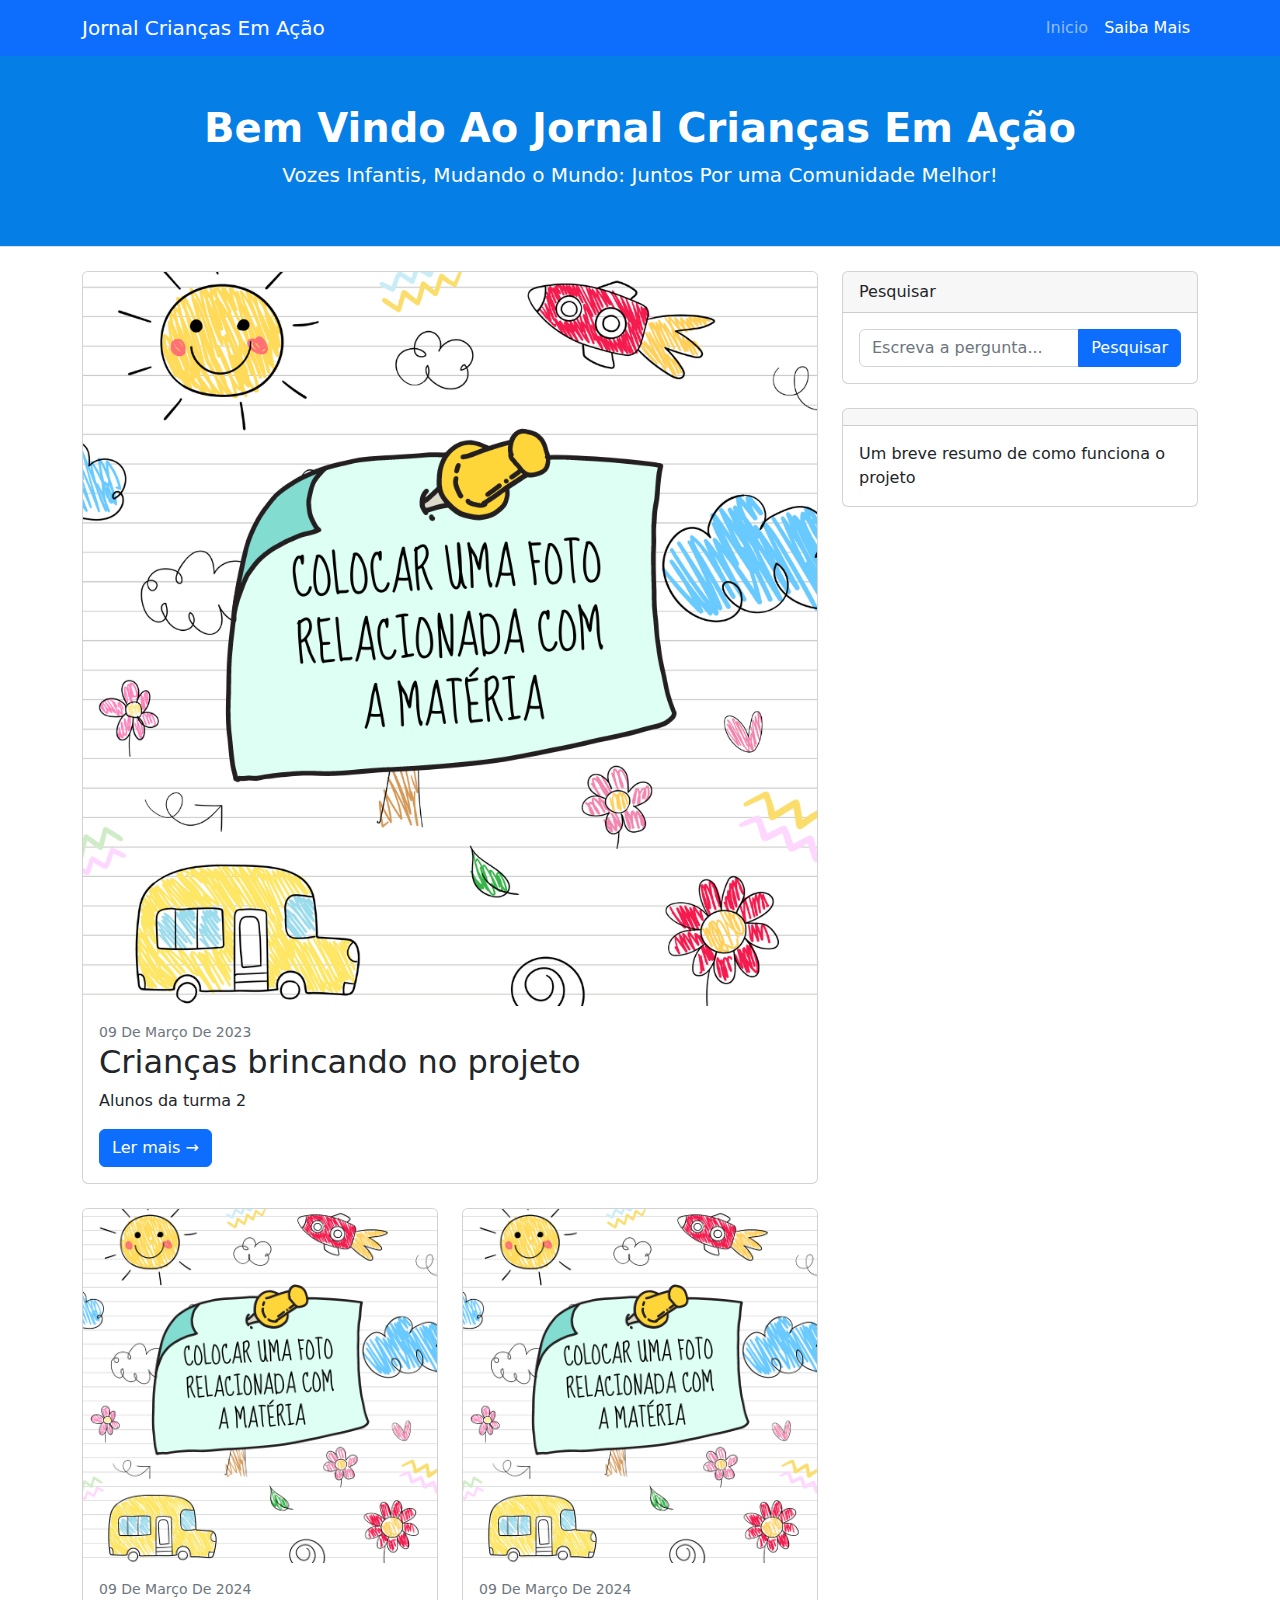
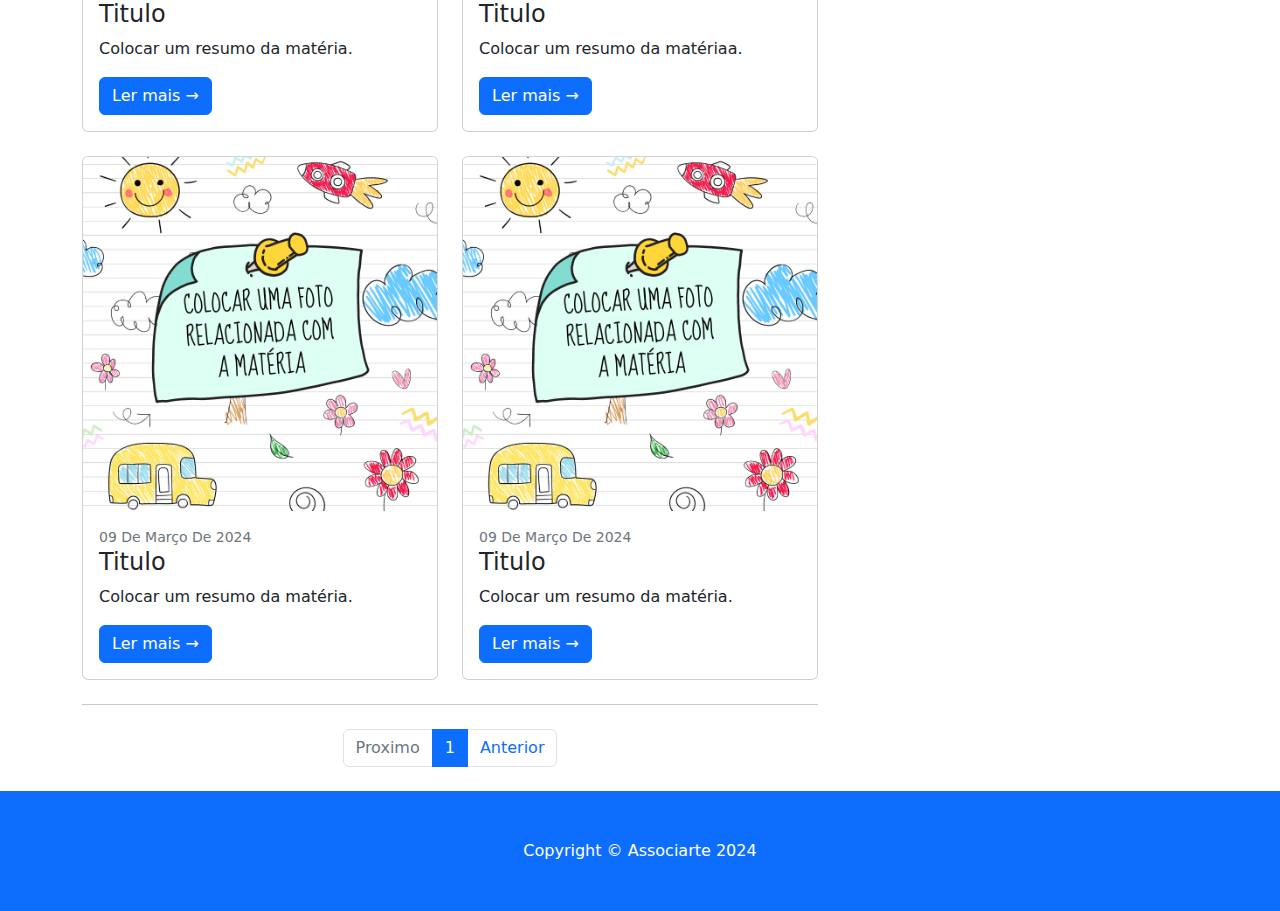
==== index.html @ 19160243 "add pagina de noticia" ====
<!DOCTYPE html>
<html lang="en">
    <head>
        <meta charset="utf-8" />
        <meta name="viewport" content="width=device-width, initial-scale=1, shrink-to-fit=no" />
        <meta name="description" content="" />
        <meta name="author" content="" />
        <title>Jornal Crianças Em Ação</title>
        <!-- Favicon-->
        <link rel="icon" type="image/x-icon" href="assets/favicon.ico" />
        <!-- Core theme CSS (includes Bootstrap)-->
        <link href="css/styles.css" rel="stylesheet" />
    </head>
    <body>
        <!-- Responsive navbar-->
        <nav class="navbar navbar-expand-lg navbar-dark bg-primary">
            <div class="container">
                

                <a class="navbar-brand" href="#!">Jornal Crianças Em Ação</a>
                <button class="navbar-toggler" type="button" data-bs-toggle="collapse" data-bs-target="#navbarSupportedContent" aria-controls="navbarSupportedContent" aria-expanded="false" aria-label="Toggle navigation"><span class="navbar-toggler-icon"></span></button>
                <div class="collapse navbar-collapse" id="navbarSupportedContent">
                    <ul class="navbar-nav ms-auto mb-2 mb-lg-0">
                        <li class="nav-item"><a class="nav-link" href="#">Inicio</a></li>
                        <li class="nav-item"><a class="nav-link active" aria-current="page" href="#">Saiba Mais</a></li>
                    </ul>
                </div>
            </div>
        </nav>
        <!-- Page header with logo and tagline-->
        <header class="py-5 bg-light border-bottom mb-4" style="background-image: url('./image/Jornal.png'); background-size: auto;">
            <div class="container">
                <div class="text-center my-6 text-white">
                    <h1 class="fw-bolder">Bem Vindo Ao Jornal Crianças Em Ação</h1>
                    <p class="lead mb-2 text-white">Vozes Infantis, Mudando o Mundo: Juntos Por uma Comunidade Melhor!</p>
                </div>
            </div>
        </header>
        
        <!-- Page content-->
        <div class="container">
            <div class="row">
                <!-- Blog entries-->
                <div class="col-lg-8">
                    <!-- Featured blog post-->
                    <div class="card mb-4">
                        <a href="#!"><img class="card-img-top" src="./image/Post instagram feliz dia dos professores ilustrado divertido colorido (1).png" alt="Crianças no projeto" /></a>
                        <div class="card-body">
                            <div class="small text-muted">09 De Março De 2023</div>
                            <h2 class="card-title">Crianças brincando no projeto</h2>
                            <p class="card-text">Alunos da turma 2</p>
                            <a class="btn btn-primary" href="./noticia.html ">Ler mais →</a>
                        </div>
                    </div>
                    <!-- Nested row for non-featured blog posts-->
                    <div class="row">
                        <div class="col-lg-6">
                            <!-- Blog post-->
                            <div class="card mb-4">
                                <a href="#!"><img class="card-img-top" src="./image/Post instagram feliz dia dos professores ilustrado divertido colorido.png" alt="..." /></a>
                                <div class="card-body">
                                    <div class="small text-muted">09 De Março De 2024</div>
                                    <h2 class="card-title h4">Titulo</h2>
                                    <p class="card-text">Colocar um resumo da matéria.</p>
                                    <a class="btn btn-primary" href="#!">Ler mais →</a>
                                </div>
                            </div>
                            <!-- Blog post-->
                            <div class="card mb-4">
                                <a href="#!"><img class="card-img-top" src="./image/Post instagram feliz dia dos professores ilustrado divertido colorido.png" alt="..." /></a>
                                <div class="card-body">
                                    <div class="small text-muted">09 De Março De 2024</div>
                                    <h2 class="card-title h4">Titulo</h2>
                                    <p class="card-text">Colocar um resumo da matéria.</p>
                                    <a class="btn btn-primary" href="#!">Ler mais →</a>
                                </div>
                            </div>
                        </div>
                        <div class="col-lg-6">
                            <!-- Blog post-->
                            <div class="card mb-4">
                                <a href="#!"><img class="card-img-top" src="./image/Post instagram feliz dia dos professores ilustrado divertido colorido.png" alt="..." /></a>
                                <div class="card-body">
                                    <div class="small text-muted">09 De Março De 2024</div>
                                    <h2 class="card-title h4">Titulo</h2>
                                    <p class="card-text">Colocar um resumo da matériaa.</p>
                                    <a class="btn btn-primary" href="#!">Ler mais →</a>
                                </div>
                            </div>
                            <!-- Blog post-->
                            <div class="card mb-4">
                                <a href="#!"><img class="card-img-top" src="./image/Post instagram feliz dia dos professores ilustrado divertido colorido.png" alt="..." /></a>
                                <div class="card-body">
                                    <div class="small text-muted">09 De Março De 2024</div>
                                    <h2 class="card-title h4">Titulo</h2>
                                    <p class="card-text">Colocar um resumo da matéria.</p>
                                    <a class="btn btn-primary" href="#!">Ler mais →</a>
                                </div>
                            </div>
                        </div>
                    </div>
                    <!-- Pagination-->
                    <nav aria-label="Pagination">
                        <hr class="my-0" />
                        <ul class="pagination justify-content-center my-4">
                            <li class="page-item disabled"><a class="page-link" href="#" tabindex="-1" aria-disabled="true">Proximo</a></li>
                            <li class="page-item active" aria-current="page"><a class="page-link" href="#!">1</a></li>
                            <li class="page-item"><a class="page-link" href="#!">Anterior</a></li>
                        </ul>
                    </nav>
                </div>
                <!-- Side widgets-->
                <div class="col-lg-4">
                    <!-- Search widget-->
                    <div class="card mb-4">
                        <div class="card-header">Pesquisar</div>
                        <div class="card-body">
                            <div class="input-group">
                                <input class="form-control" type="text" placeholder="Escreva a pergunta..." aria-label="Escreva a pergunta..." aria-describedby="button-search" />
                                <button class="btn btn-primary" id="button-search" type="button">Pesquisar</button>
                            </div>
                        </div>
                    </div>
              
                    <!-- Side widget-->
                    <div class="card mb-4">
                        <div class="card-header"></div>
                        <div class="card-body">Um breve resumo de como funciona o projeto</div>
                    </div>
                </div>
            </div>
        </div>
        <!-- Footer-->
        <footer class="py-5 bg-primary">
            <div class="container"><p class="m-0 text-center text-white">Copyright &copy; Associarte 2024</p></div>
        </footer>
        <!-- Bootstrap core JS-->
        <script src="https://cdn.jsdelivr.net/npm/bootstrap@5.2.3/dist/js/bootstrap.bundle.min.js"></script>
        <!-- Core theme JS-->
        <script src="js/scripts.js"></script>
    </body>
</html>
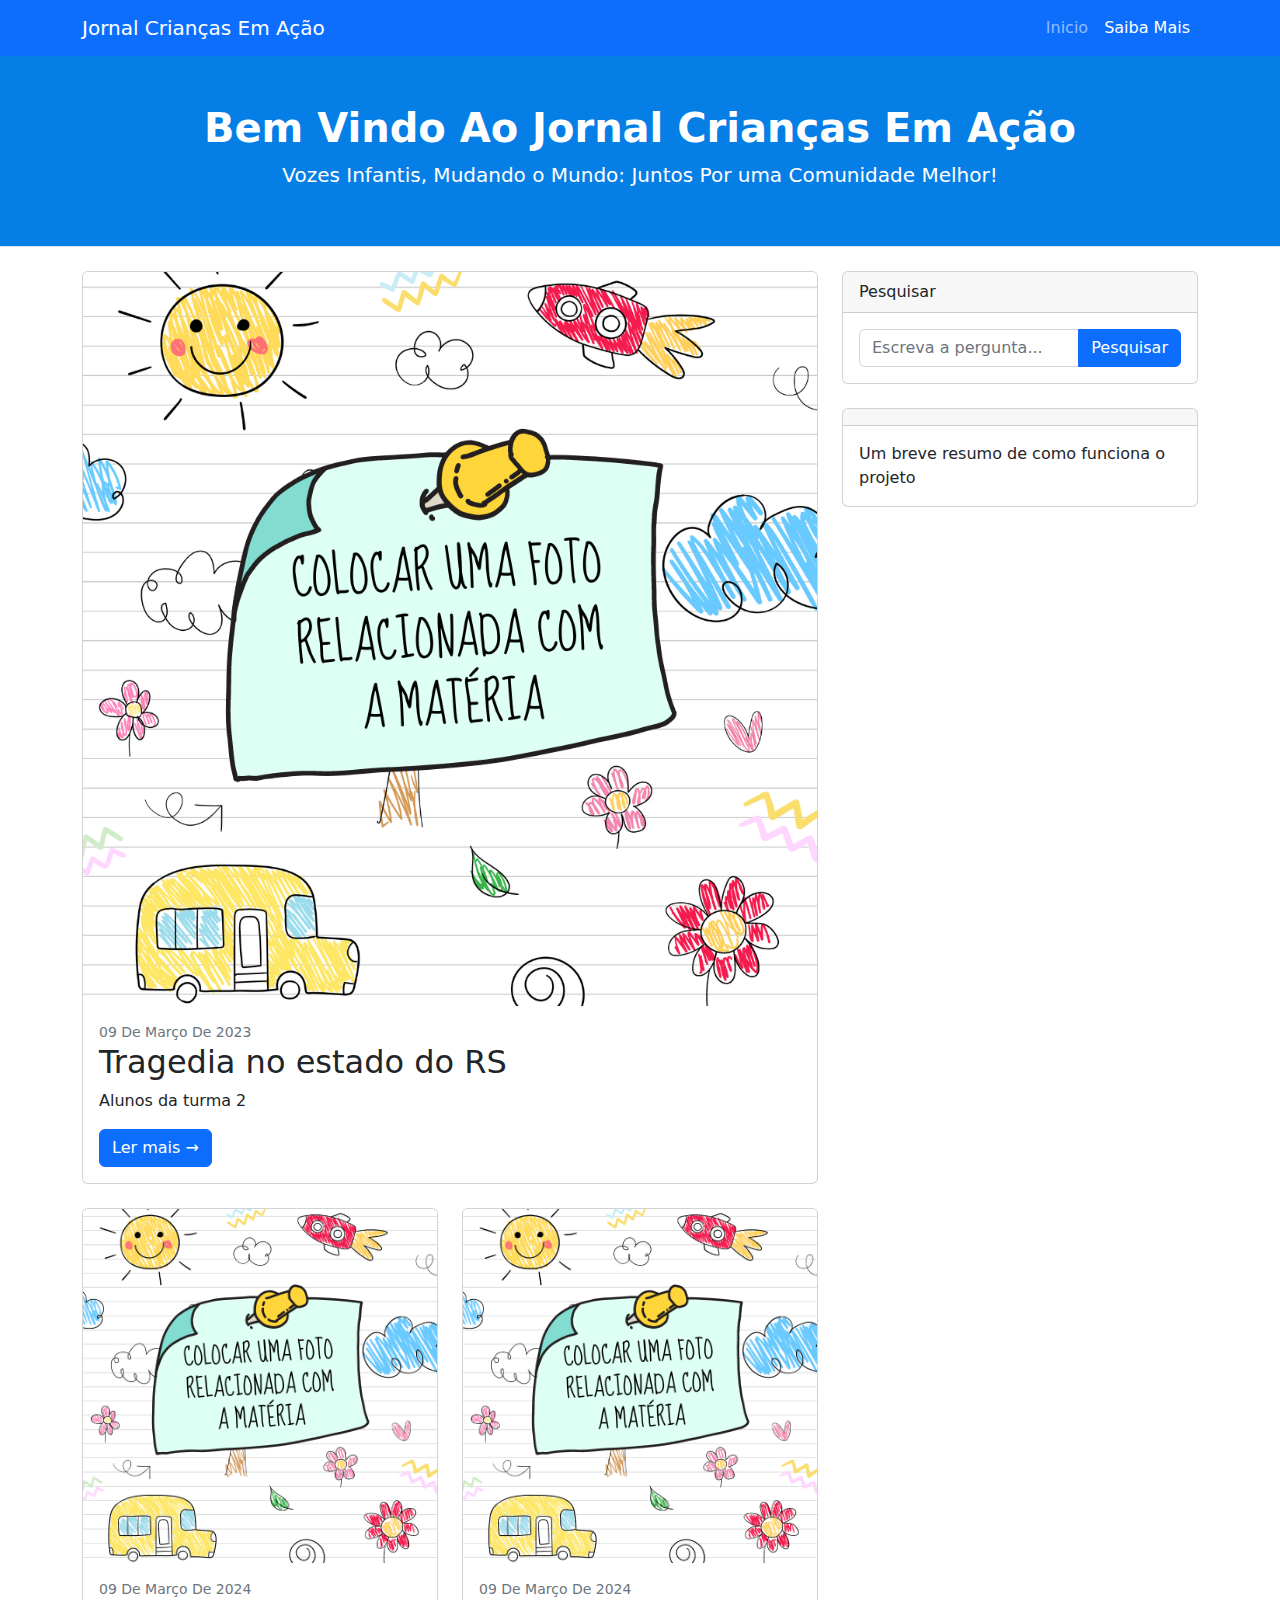
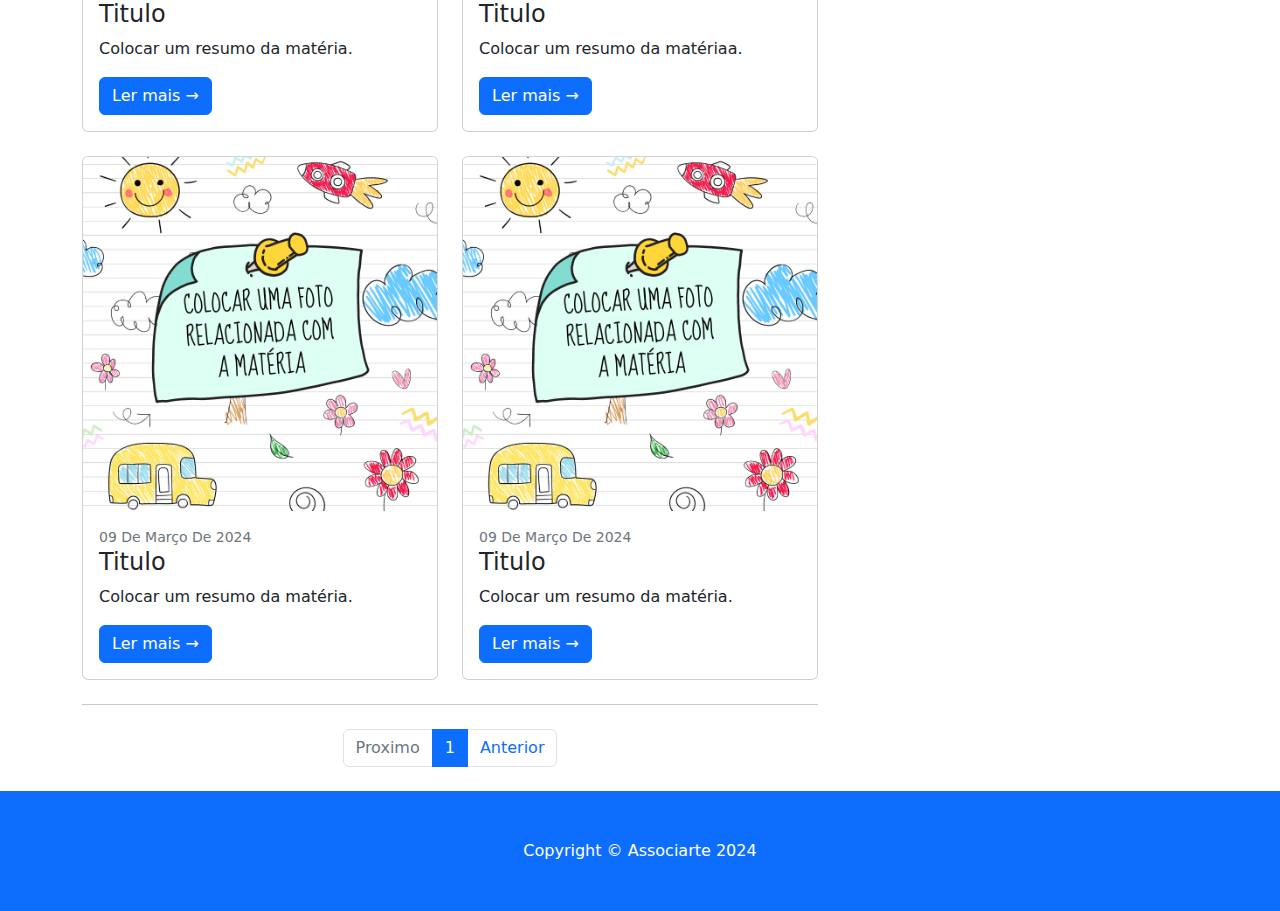
==== commit b4e6bb1c: "adicionando iframe" ====
--- a/index.html
+++ b/index.html
@@ -44,10 +44,10 @@
                 <div class="col-lg-8">
                     <!-- Featured blog post-->
                     <div class="card mb-4">
-                        <a href="#!"><img class="card-img-top" src="./image/Post instagram feliz dia dos professores ilustrado divertido colorido (1).png" alt="Crianças no projeto" /></a>
+                        <a href="./noticia.html"><img class="card-img-top" src="./image/Post instagram feliz dia dos professores ilustrado divertido colorido (1).png" alt="Crianças no projeto" /></a>
                         <div class="card-body">
                             <div class="small text-muted">09 De Março De 2023</div>
-                            <h2 class="card-title">Crianças brincando no projeto</h2>
+                            <h2 class="card-title">Tragedia no estado do RS</h2>
                             <p class="card-text">Alunos da turma 2</p>
                             <a class="btn btn-primary" href="./noticia.html ">Ler mais →</a>
                         </div>
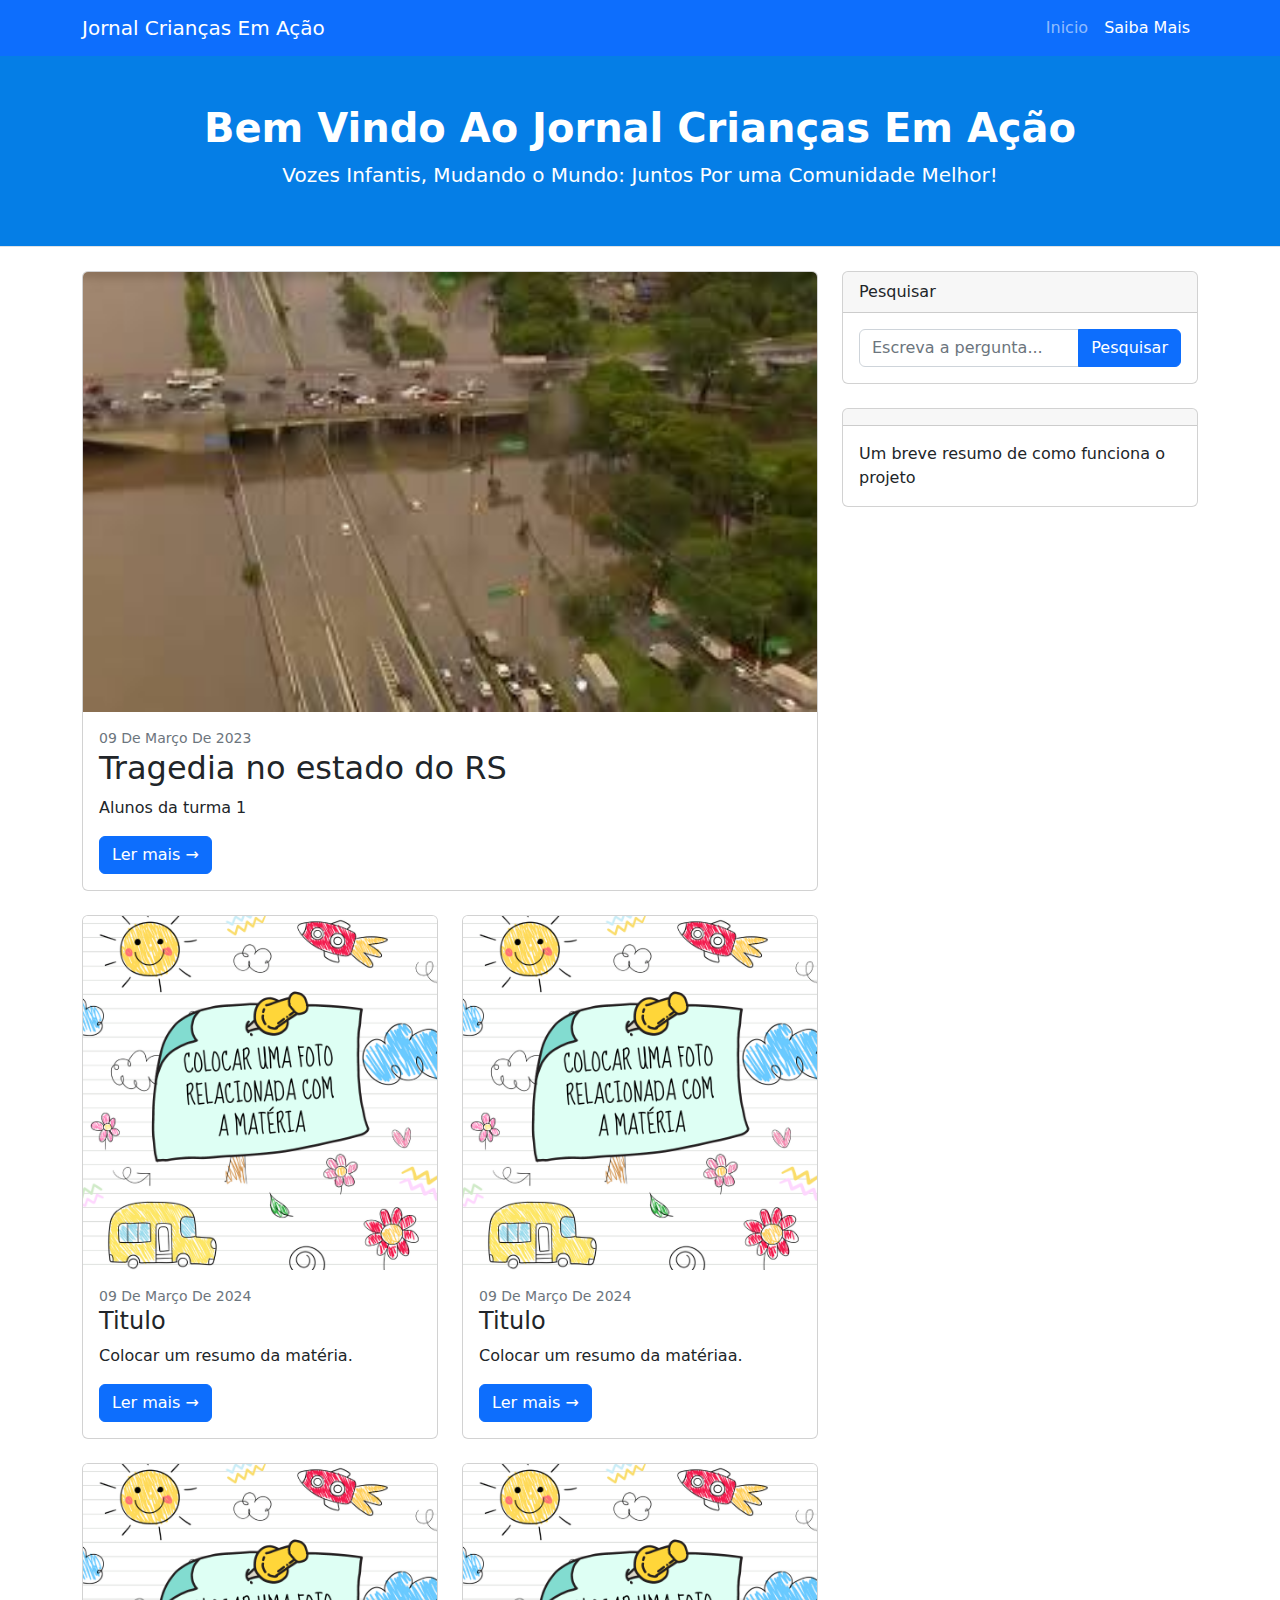
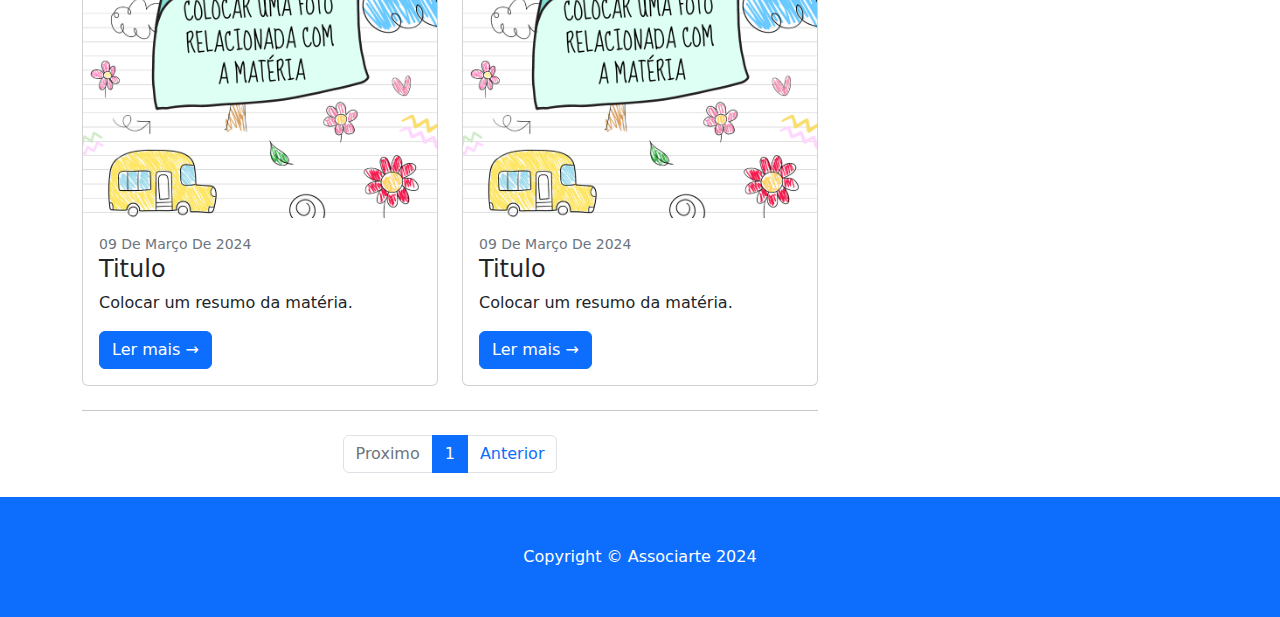
==== commit c4229051: "publicação da aula 18/05" ====
--- a/index.html
+++ b/index.html
@@ -44,11 +44,11 @@
                 <div class="col-lg-8">
                     <!-- Featured blog post-->
                     <div class="card mb-4">
-                        <a href="./noticia.html"><img class="card-img-top" src="./image/Post instagram feliz dia dos professores ilustrado divertido colorido (1).png" alt="Crianças no projeto" /></a>
+                        <a href="./noticia.html"><img class="card-img-top" src="./image/alagamento.jpeg" alt="Crianças no projeto" /></a>
                         <div class="card-body">
                             <div class="small text-muted">09 De Março De 2023</div>
                             <h2 class="card-title">Tragedia no estado do RS</h2>
-                            <p class="card-text">Alunos da turma 2</p>
+                            <p class="card-text">Alunos da turma 1</p>
                             <a class="btn btn-primary" href="./noticia.html ">Ler mais →</a>
                         </div>
                     </div>
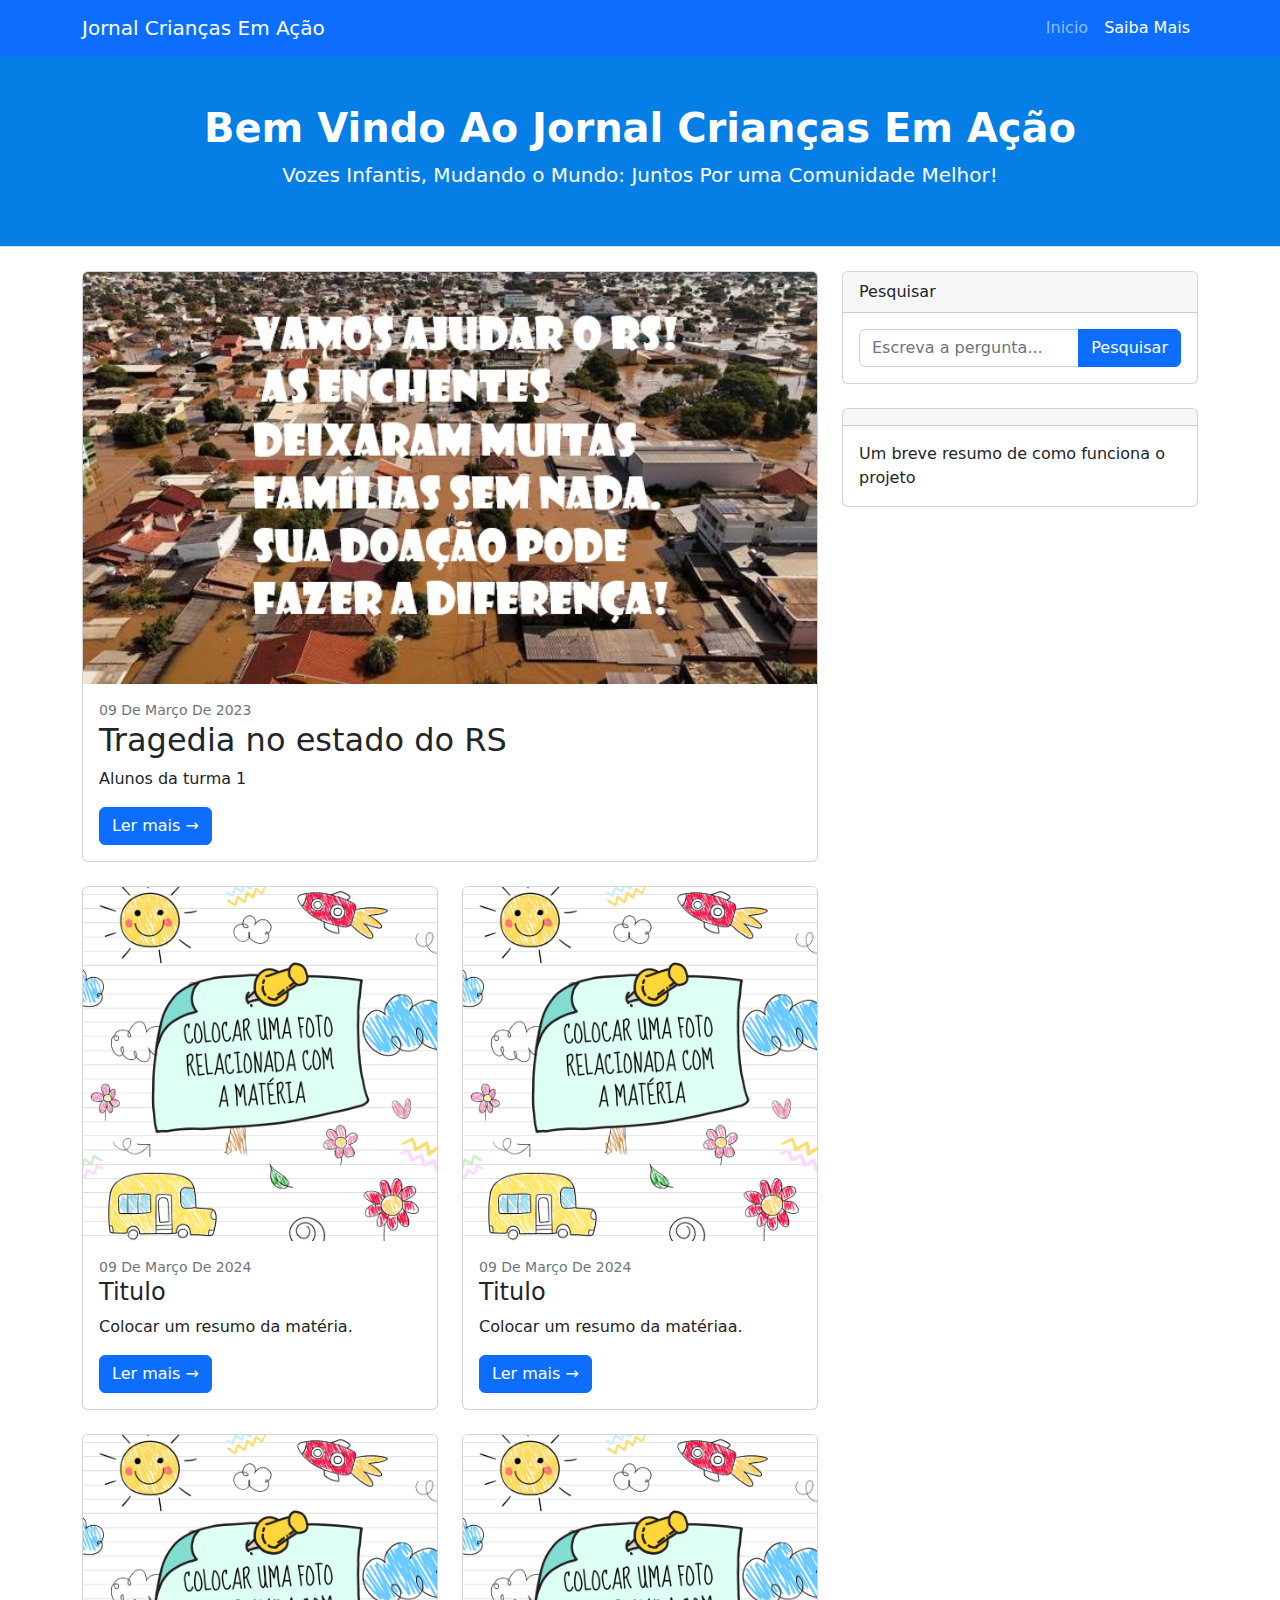
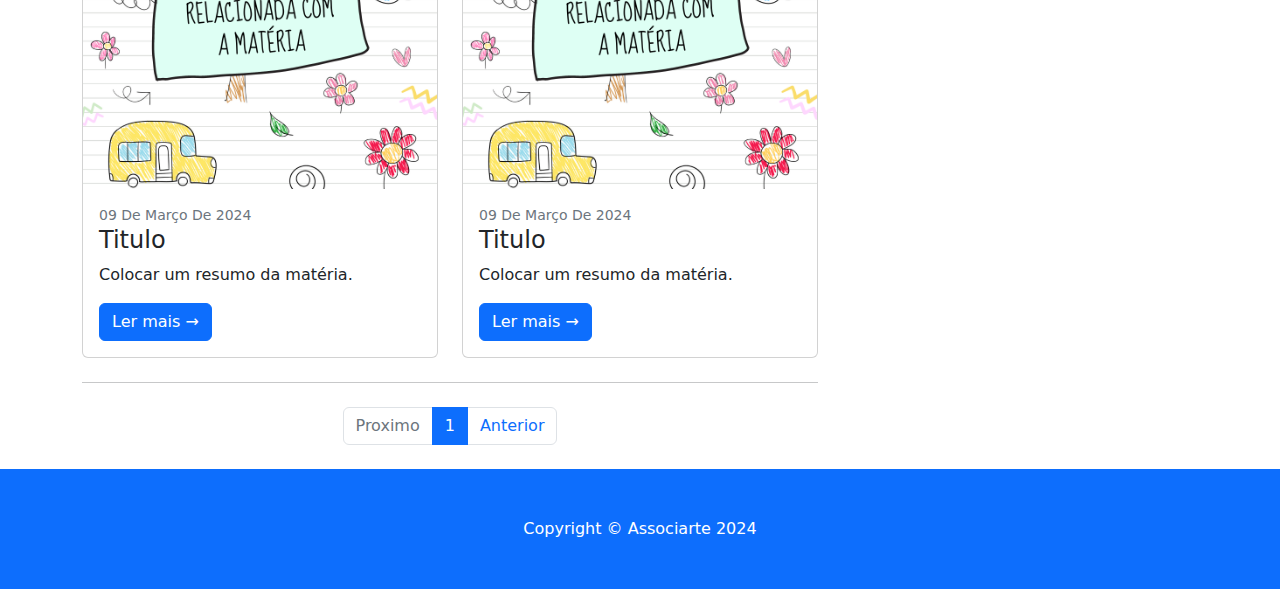
==== commit d1e4e321: "correção da aula 18/05" ====
--- a/index.html
+++ b/index.html
@@ -44,7 +44,7 @@
                 <div class="col-lg-8">
                     <!-- Featured blog post-->
                     <div class="card mb-4">
-                        <a href="./noticia.html"><img class="card-img-top" src="./image/alagamento.jpeg" alt="Crianças no projeto" /></a>
+                        <a href="./noticia.html"><img class="card-img-top" src="./image/capa1.jpg" alt="Crianças no projeto" /></a>
                         <div class="card-body">
                             <div class="small text-muted">09 De Março De 2023</div>
                             <h2 class="card-title">Tragedia no estado do RS</h2>
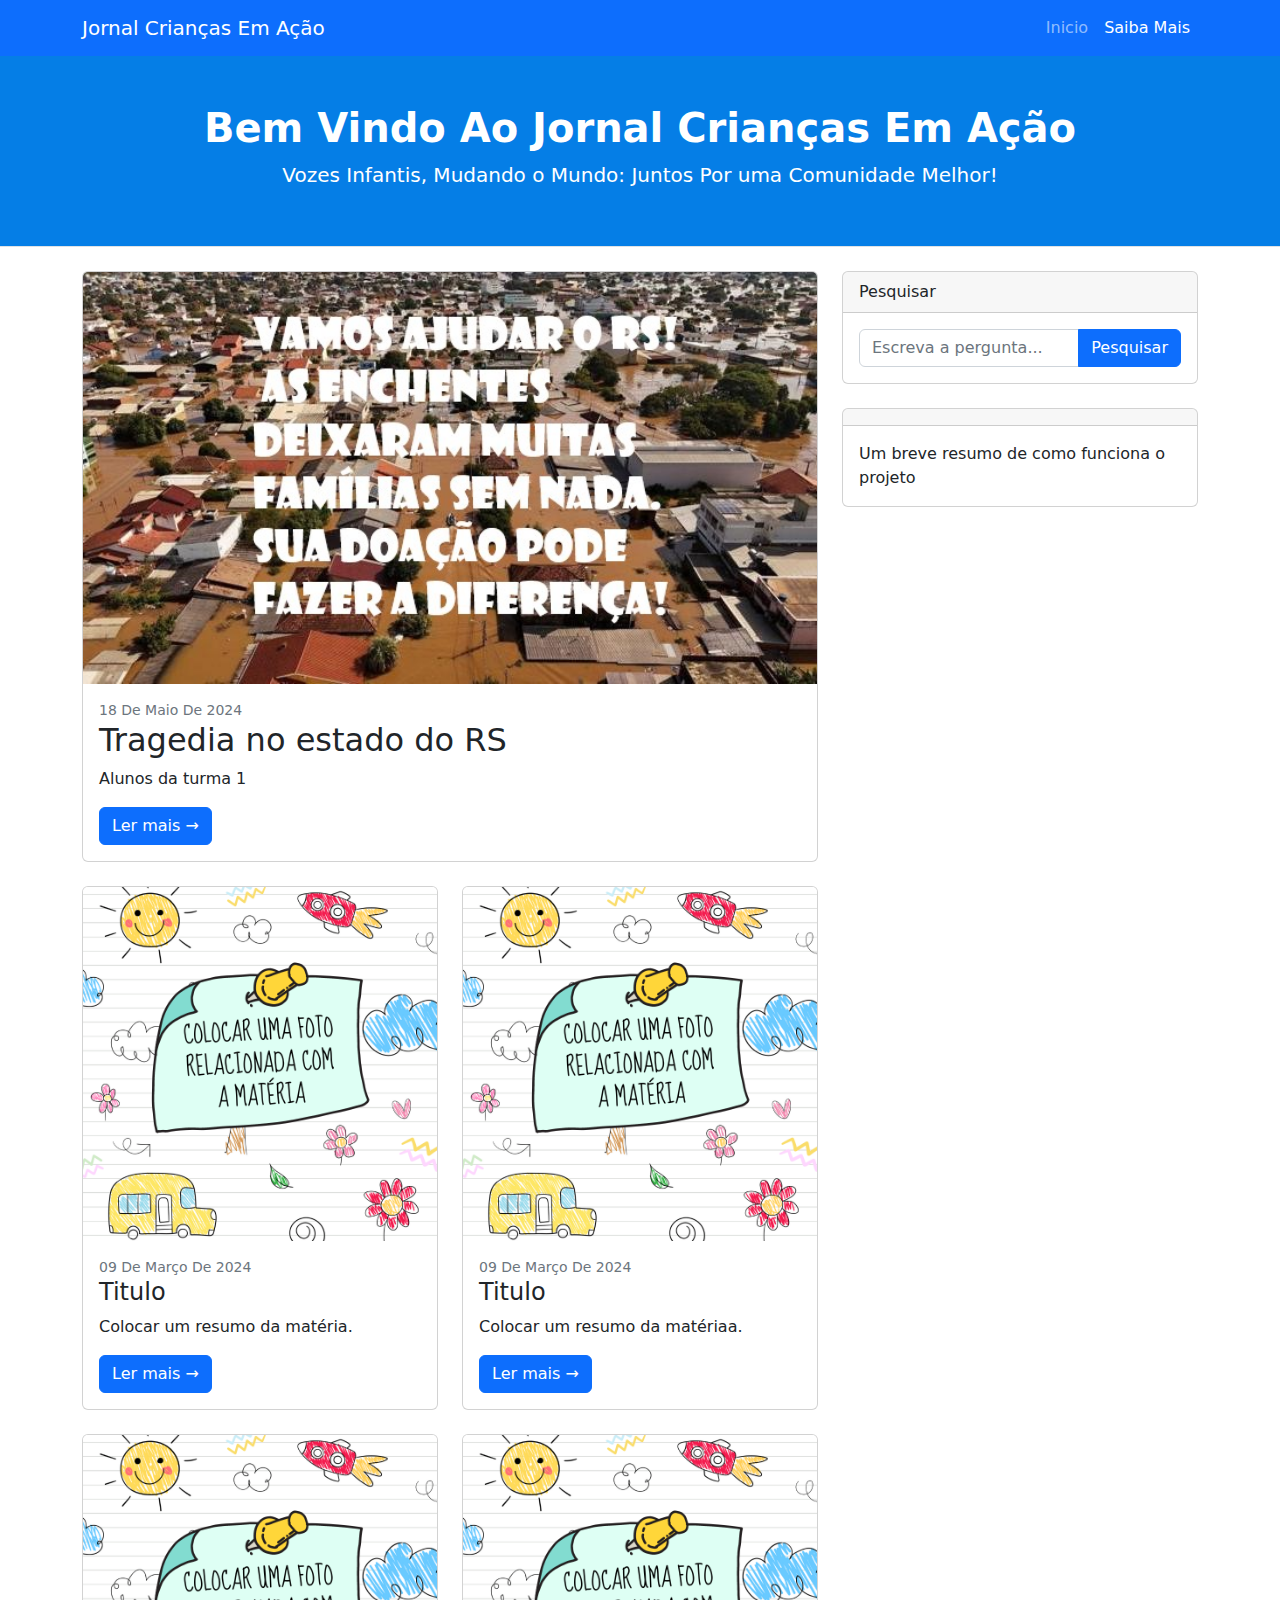
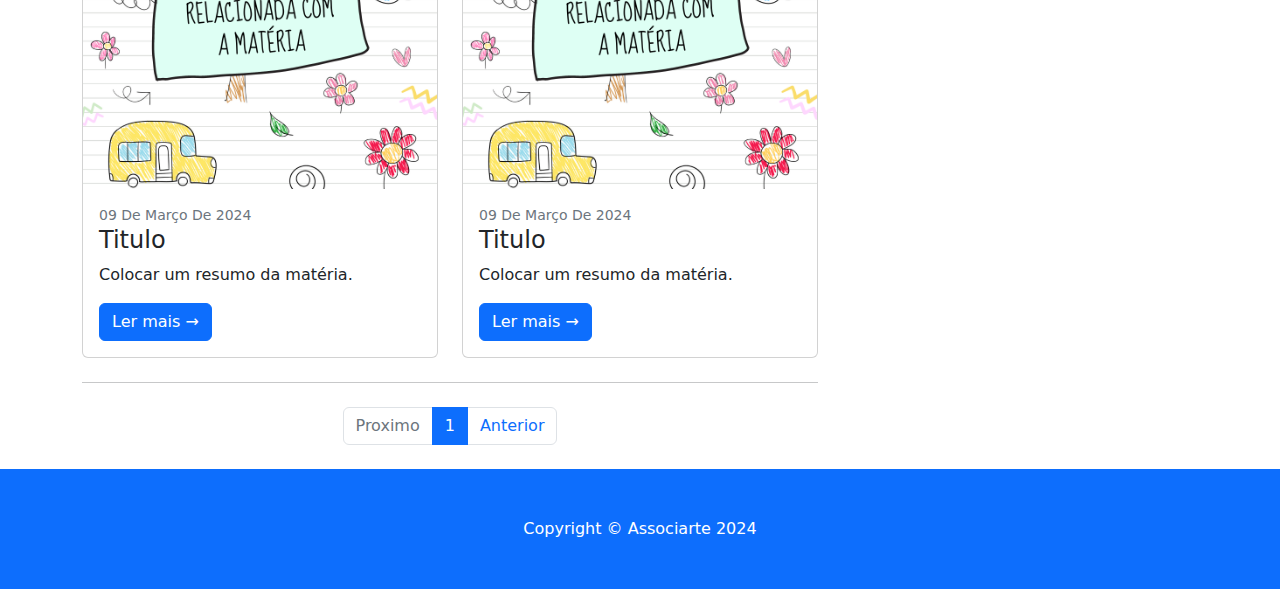
==== commit 7375c82b: "Reajuste 18/05" ====
--- a/index.html
+++ b/index.html
@@ -46,7 +46,7 @@
                     <div class="card mb-4">
                         <a href="./noticia.html"><img class="card-img-top" src="./image/capa1.jpg" alt="Crianças no projeto" /></a>
                         <div class="card-body">
-                            <div class="small text-muted">09 De Março De 2023</div>
+                            <div class="small text-muted">18 De Maio De 2024</div>
                             <h2 class="card-title">Tragedia no estado do RS</h2>
                             <p class="card-text">Alunos da turma 1</p>
                             <a class="btn btn-primary" href="./noticia.html ">Ler mais →</a>
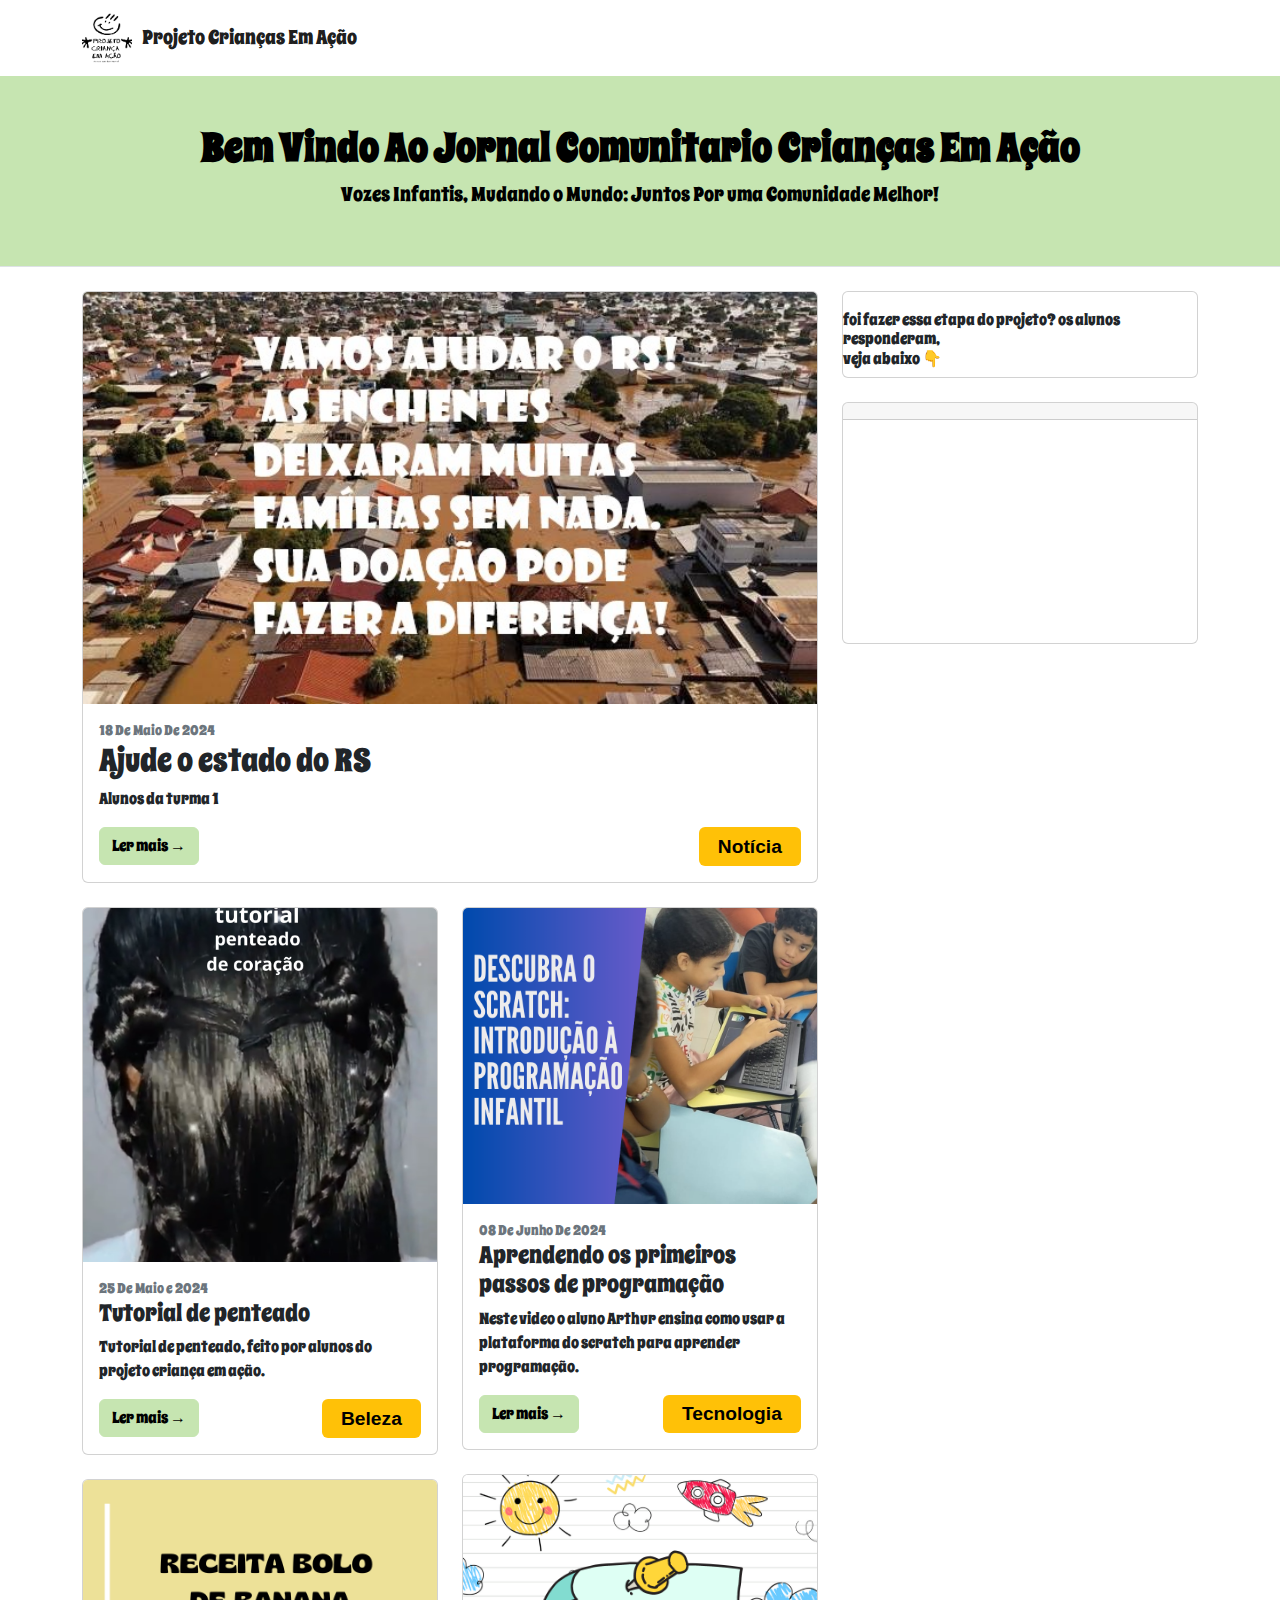
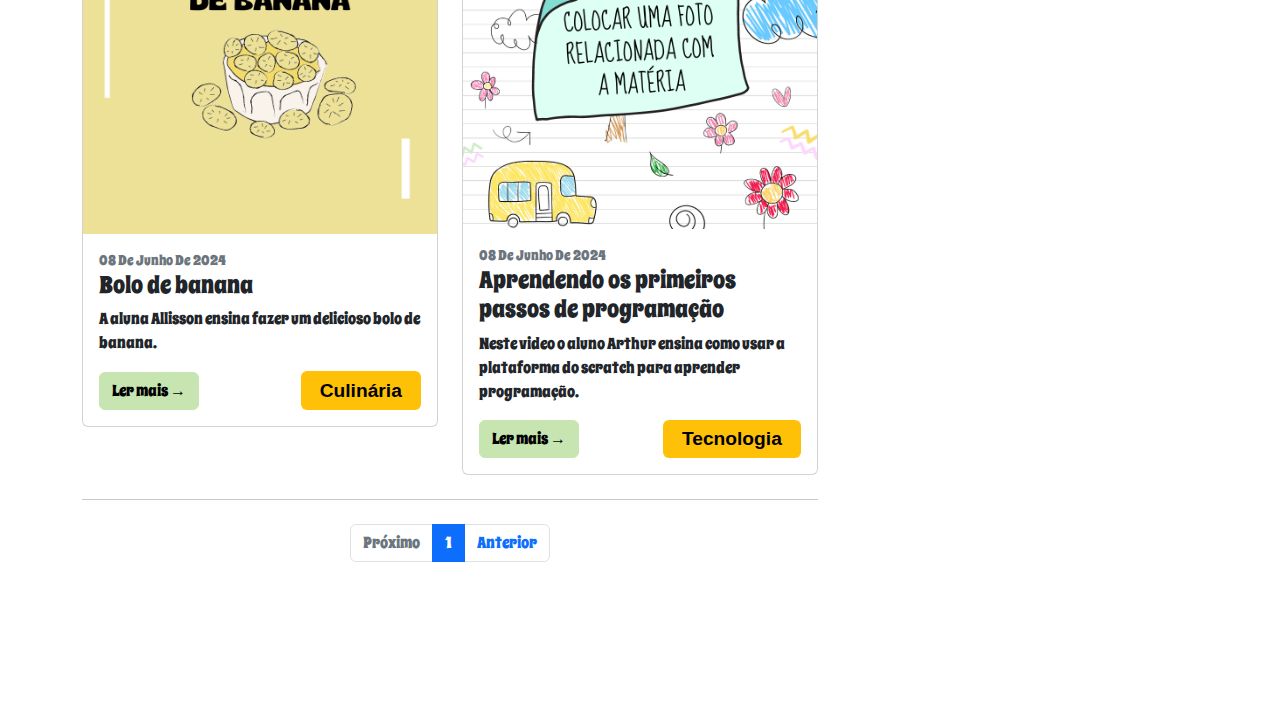
==== commit 028119f0: "Aula  15/06/2024" ====
--- a/index.html
+++ b/index.html
@@ -1,142 +1,169 @@
 <!DOCTYPE html>
-<html lang="en">
-    <head>
-        <meta charset="utf-8" />
-        <meta name="viewport" content="width=device-width, initial-scale=1, shrink-to-fit=no" />
-        <meta name="description" content="" />
-        <meta name="author" content="" />
-        <title>Jornal Crianças Em Ação</title>
-        <!-- Favicon-->
-        <link rel="icon" type="image/x-icon" href="assets/favicon.ico" />
-        <!-- Core theme CSS (includes Bootstrap)-->
-        <link href="css/styles.css" rel="stylesheet" />
-    </head>
-    <body>
-        <!-- Responsive navbar-->
-        <nav class="navbar navbar-expand-lg navbar-dark bg-primary">
-            <div class="container">
-                
+<html lang="pt-BR">
+<head>
+    <!-- Configurações básicas da página -->
+    <meta charset="utf-8" />
+    <meta name="viewport" content="width=device-width, initial-scale=1, shrink-to-fit=no" />
+    <meta name="description" content="" />
+    <meta name="author" content="" />
+    <title>Jornal Comunitario Criança Em Ação<em></em></title>
+    <!-- Ícone do site (favicon) -->
+    <link rel="icon" type="image/x-icon" href="assets/favicon.ico" />
+    <!-- CSS do tema principal (inclui Bootstrap) -->
+    <link href="css/styles.css" rel="stylesheet" />
+    <link href="css/estilo.css" rel="stylesheet" />
+</head>
+<body>
+    <!-- Barra de navegação (menu) -->
+    <nav class="navbar navbar-expand-lg navbar-sdark bg-primary">
+        <div class="container">
+            <!-- Nome do site que aparece na barra de navegação -->
+            <a class="navbar-brand letra" href="#!">
+                <img src="image/logo.png" alt="Logo" height="178" style="margin-right: 10px;">
+                Projeto Crianças Em Ação
+            </a>
+            <!-- Botão que aparece em dispositivos móveis para abrir o menu -->
+            <button class="navbar-toggler" type="button" data-bs-toggle="collapse" data-bs-target="#navbarSupportedContent" aria-controls="navbarSupportedContent" aria-expanded="false" aria-label="Toggle navigation">
+                <span class="navbar-toggler-icon"></span>
+            </button>
+            <!-- Itens do menu -->
+           
+        </div>
+    </nav>
+<!-- Cabeçalho da página com logotipo e slogan -->
+<header class="py-5 bg-light border-bottom mb-4" style="background-image: url('./image/Jornal.png'); background-size: auto;">
+    <div class="container">
+        <div class="text-center my-6 text-black">
+            <!-- Título principal -->
+            <h1 class="fw-bolder">Bem Vindo Ao Jornal Comunitario Crianças Em Ação</h1>
+            <!-- Slogan ou frase de destaque -->
+            <p class="lead mb-2 text-black">Vozes Infantis, Mudando o Mundo: Juntos Por uma Comunidade Melhor!</p>
+        </div>
+    </div>
+</header>
 
-                <a class="navbar-brand" href="#!">Jornal Crianças Em Ação</a>
-                <button class="navbar-toggler" type="button" data-bs-toggle="collapse" data-bs-target="#navbarSupportedContent" aria-controls="navbarSupportedContent" aria-expanded="false" aria-label="Toggle navigation"><span class="navbar-toggler-icon"></span></button>
-                <div class="collapse navbar-collapse" id="navbarSupportedContent">
-                    <ul class="navbar-nav ms-auto mb-2 mb-lg-0">
-                        <li class="nav-item"><a class="nav-link" href="#">Inicio</a></li>
-                        <li class="nav-item"><a class="nav-link active" aria-current="page" href="#">Saiba Mais</a></li>
-                    </ul>
+<!-- Conteúdo da página -->
+<div class="container">
+    <div class="row">
+        <!-- Área principal dos posts do blog -->
+        <div class="col-lg-8">
+            <!-- Post de destaque -->
+            <div class="card mb-4">
+                <a href="./noticiars1.html"><img class="card-img-top" src="./image/capa1.jpg" alt="Crianças no projeto" /></a>
+                <div class="card-body">
+                    <div class="small text-muted">18 De Maio De 2024</div>
+                    <h2 class="card-title">Ajude o estado do RS</h2>
+                    <p class="card-text">Alunos da turma 1</p>
+                    <div class="d-flex justify-content-between align-items-center">
+                        <a class="btn botao" href="./noticiars1.html">Ler mais →</a>
+                        <span class="badge bg-warning custom-badge">Notícia</span>
+                    </div>
                 </div>
             </div>
-        </nav>
-        <!-- Page header with logo and tagline-->
-        <header class="py-5 bg-light border-bottom mb-4" style="background-image: url('./image/Jornal.png'); background-size: auto;">
-            <div class="container">
-                <div class="text-center my-6 text-white">
-                    <h1 class="fw-bolder">Bem Vindo Ao Jornal Crianças Em Ação</h1>
-                    <p class="lead mb-2 text-white">Vozes Infantis, Mudando o Mundo: Juntos Por uma Comunidade Melhor!</p>
-                </div>
-            </div>
-        </header>
-        
-        <!-- Page content-->
-        <div class="container">
+
+            <!-- Linha para posts não destacados -->
             <div class="row">
-                <!-- Blog entries-->
-                <div class="col-lg-8">
-                    <!-- Featured blog post-->
+                <div class="col-lg-6">
+                    <!-- Post de blog -->
                     <div class="card mb-4">
-                        <a href="./noticia.html"><img class="card-img-top" src="./image/capa1.jpg" alt="Crianças no projeto" /></a>
+                        <a href="tracacoracao.html"><img class="card-img-top" src="./image/tutorial de penteadso.png" alt="..." /></a>
                         <div class="card-body">
-                            <div class="small text-muted">18 De Maio De 2024</div>
-                            <h2 class="card-title">Tragedia no estado do RS</h2>
-                            <p class="card-text">Alunos da turma 1</p>
-                            <a class="btn btn-primary" href="./noticia.html ">Ler mais →</a>
-                        </div>
-                    </div>
-                    <!-- Nested row for non-featured blog posts-->
-                    <div class="row">
-                        <div class="col-lg-6">
-                            <!-- Blog post-->
-                            <div class="card mb-4">
-                                <a href="#!"><img class="card-img-top" src="./image/Post instagram feliz dia dos professores ilustrado divertido colorido.png" alt="..." /></a>
-                                <div class="card-body">
-                                    <div class="small text-muted">09 De Março De 2024</div>
-                                    <h2 class="card-title h4">Titulo</h2>
-                                    <p class="card-text">Colocar um resumo da matéria.</p>
-                                    <a class="btn btn-primary" href="#!">Ler mais →</a>
-                                </div>
-                            </div>
-                            <!-- Blog post-->
-                            <div class="card mb-4">
-                                <a href="#!"><img class="card-img-top" src="./image/Post instagram feliz dia dos professores ilustrado divertido colorido.png" alt="..." /></a>
-                                <div class="card-body">
-                                    <div class="small text-muted">09 De Março De 2024</div>
-                                    <h2 class="card-title h4">Titulo</h2>
-                                    <p class="card-text">Colocar um resumo da matéria.</p>
-                                    <a class="btn btn-primary" href="#!">Ler mais →</a>
-                                </div>
-                            </div>
-                        </div>
-                        <div class="col-lg-6">
-                            <!-- Blog post-->
-                            <div class="card mb-4">
-                                <a href="#!"><img class="card-img-top" src="./image/Post instagram feliz dia dos professores ilustrado divertido colorido.png" alt="..." /></a>
-                                <div class="card-body">
-                                    <div class="small text-muted">09 De Março De 2024</div>
-                                    <h2 class="card-title h4">Titulo</h2>
-                                    <p class="card-text">Colocar um resumo da matériaa.</p>
-                                    <a class="btn btn-primary" href="#!">Ler mais →</a>
-                                </div>
-                            </div>
-                            <!-- Blog post-->
-                            <div class="card mb-4">
-                                <a href="#!"><img class="card-img-top" src="./image/Post instagram feliz dia dos professores ilustrado divertido colorido.png" alt="..." /></a>
-                                <div class="card-body">
-                                    <div class="small text-muted">09 De Março De 2024</div>
-                                    <h2 class="card-title h4">Titulo</h2>
-                                    <p class="card-text">Colocar um resumo da matéria.</p>
-                                    <a class="btn btn-primary" href="#!">Ler mais →</a>
-                                </div>
+                            <div class="small text-muted">25 De Maio e 2024</div>
+                            <h2 class="card-title h4">Tutorial de penteado</h2>
+                            <p class="card-text">Tutorial de penteado, feito por alunos do projeto criança em ação.</p>
+                            <div class="d-flex justify-content-between align-items-center">
+                                <a class="btn botao" href="./tracacoracao.html">Ler mais →</a>
+                                <span class="badge bg-warning custom-badge">Beleza</span>
                             </div>
                         </div>
                     </div>
-                    <!-- Pagination-->
-                    <nav aria-label="Pagination">
-                        <hr class="my-0" />
-                        <ul class="pagination justify-content-center my-4">
-                            <li class="page-item disabled"><a class="page-link" href="#" tabindex="-1" aria-disabled="true">Proximo</a></li>
-                            <li class="page-item active" aria-current="page"><a class="page-link" href="#!">1</a></li>
-                            <li class="page-item"><a class="page-link" href="#!">Anterior</a></li>
-                        </ul>
-                    </nav>
-                </div>
-                <!-- Side widgets-->
-                <div class="col-lg-4">
-                    <!-- Search widget-->
+                    <!-- Outro post de blog -->
                     <div class="card mb-4">
-                        <div class="card-header">Pesquisar</div>
+                        <a href="bolodebanana.html"><img class="card-img-top" src="./image/capadebolo.png" alt="..." /></a>
                         <div class="card-body">
-                            <div class="input-group">
-                                <input class="form-control" type="text" placeholder="Escreva a pergunta..." aria-label="Escreva a pergunta..." aria-describedby="button-search" />
-                                <button class="btn btn-primary" id="button-search" type="button">Pesquisar</button>
+                            <div class="small text-muted">08 De Junho De 2024</div>
+                            <h2 class="card-title h4">Bolo de banana</h2>
+                            <p class="card-text">A aluna Allisson ensina fazer um delicioso bolo de banana.</p>
+                            <div class="d-flex justify-content-between align-items-center">
+                                <a class="btn botao" href="./bolodebanana.html">Ler mais →</a>
+                                <span class="badge bg-warning custom-badge">Culinária</span>
                             </div>
                         </div>
                     </div>
-              
-                    <!-- Side widget-->
+                </div>
+                <div class="col-lg-6">
+                    <!-- Outro post de blog -->
                     <div class="card mb-4">
-                        <div class="card-header"></div>
-                        <div class="card-body">Um breve resumo de como funciona o projeto</div>
+                        <a href="./postprogramacao.html"><img class="card-img-top" src="./image/capascratch.png" alt="..." /></a>
+                        <div class="card-body">
+                            <div class="small text-muted">08 De Junho De 2024</div>
+                            <h2 class="card-title h4">Aprendendo os primeiros passos de programação</h2>
+                            <p class="card-text">Neste video o aluno Arthur ensina como usar a plataforma do scratch para aprender programação.</p>
+                            <div class="d-flex justify-content-between align-items-center">
+                                <a class="btn botao" href="postprogramacao.html">Ler mais →</a>
+                                <span class="badge bg-warning custom-badge">Tecnologia</span>
+                            </div>
+                        </div>
+                    </div>
+                    <!-- Outro post de blog -->
+                    <div class="card mb-4">
+                        <a href="#!"><img class="card-img-top" src="./image/Post instagram feliz dia dos professores ilustrado divertido colorido.png" alt="..." /></a>
+                        <div class="card-body">
+                            <div class="small text-muted">08 De Junho De 2024</div>
+                            <h2 class="card-title h4">Aprendendo os primeiros passos de programação</h2>
+                            <p class="card-text">Neste video o aluno Arthur ensina como usar a plataforma do scratch para aprender programação.</p>
+                            <div class="d-flex justify-content-between align-items-center">
+                                <a class="btn botao" href="#!">Ler mais →</a>
+                                <span class="badge bg-warning custom-badge">Tecnologia</span>
+                            </div>
+                        </div>
                     </div>
                 </div>
             </div>
+            <!-- Paginação -->
+            <nav aria-label="Pagination">
+                <hr class="my-0" />
+                <ul class="pagination justify-content-center my-4">
+                    <li class="page-item disabled"><a class="page-link" href="#" tabindex="-1" aria-disabled="true">Próximo</a></li>
+                    <li class="page-item active" aria-current="page"><a class="page-link" href="#!">1</a></li>
+                    <li class="page-item"><a class="page-link" href="#!">Anterior</a></li>
+                </ul>
+            </nav>
         </div>
-        <!-- Footer-->
-        <footer class="py-5 bg-primary">
-            <div class="container"><p class="m-0 text-center text-white">Copyright &copy; Associarte 2024</p></div>
-        </footer>
-        <!-- Bootstrap core JS-->
-        <script src="https://cdn.jsdelivr.net/npm/bootstrap@5.2.3/dist/js/bootstrap.bundle.min.js"></script>
-        <!-- Core theme JS-->
-        <script src="js/scripts.js"></script>
-    </body>
-</html>
+        <!-- Widgets laterais -->
+        <div class="col-lg-4">
+            <!-- Widget de pesquisa -->
+            <div class="card mb-4">
+                <h6><br> foi fazer essa etapa do projeto? os alunos responderam,<br> veja abaixo 👇</h6>
+            </div>
+            <!-- Outro widget -->
+            <div class="card mb-4">
+                <div class="card-header"></div>
+                <div class="card-body"><div class="container mt-4">
+                    <div class="row">
+                        <div class="col-12">
+                            <div style="position: relative; width: 100%; height: 0; padding-bottom: 56.25%;">
+                                <iframe src="https://www.youtube.com/embed/A1lLCDEwdjs"
+                                    style="position: absolute; top: 0; left: 0; width: 100%; height: 100%;"
+                                    allowfullscreen>
+                                </iframe>
+                            </div>
+                        </div>
+                    </div>
+                </div></div>
+            </div>
+        </div>
+    </div>
+</div>
+<!-- Rodapé -->
+<footer class="py-5 bg-primary">
+    <div class="container">
+        <p class="m-0 text-center text-white">Copyright &copy; Associarte 2024</p>
+    </div>
+</footer>
+<!-- Scripts do Bootstrap -->
+<script src="https://cdn.jsdelivr.net/npm/bootstrap@5.2.3/dist/js/bootstrap.bundle.min.js"></script>
+<!-- Scripts do tema -->
+<script src="js/scripts.js"></script>
+</body>
+</html>--- a/css/estilo.css
+++ b/css/estilo.css
@@ -0,0 +1,12 @@
+@import "https://fonts.googleapis.com/css2?family=Spicy+Rice&display=swap";body{font-family:"Spicy Rice",serif;font-weight:400;font-style:normal}.custom-badge{font-size:1.2rem;color:#000;padding:.5em 1em;font-family:Arial,sans-serif}.badgep{font-size:10px;padding:.5em 1em;font-family:Arial,sans-serif}.letra .textblack{color:#000}.navbar-brand{display:flex;align-items:center}.navbar-brand img{height:50px;margin-right:10px}.bg-primary{background-color:#ffff!important}
+
+.botao{
+    background-color: #C6E5B1; 
+    border-color:  #C6E5B1; 
+    color: black; 
+}
+
+.botao:hover{
+    background-color: #00FF00; 
+  border-color: #00FF00; 
+}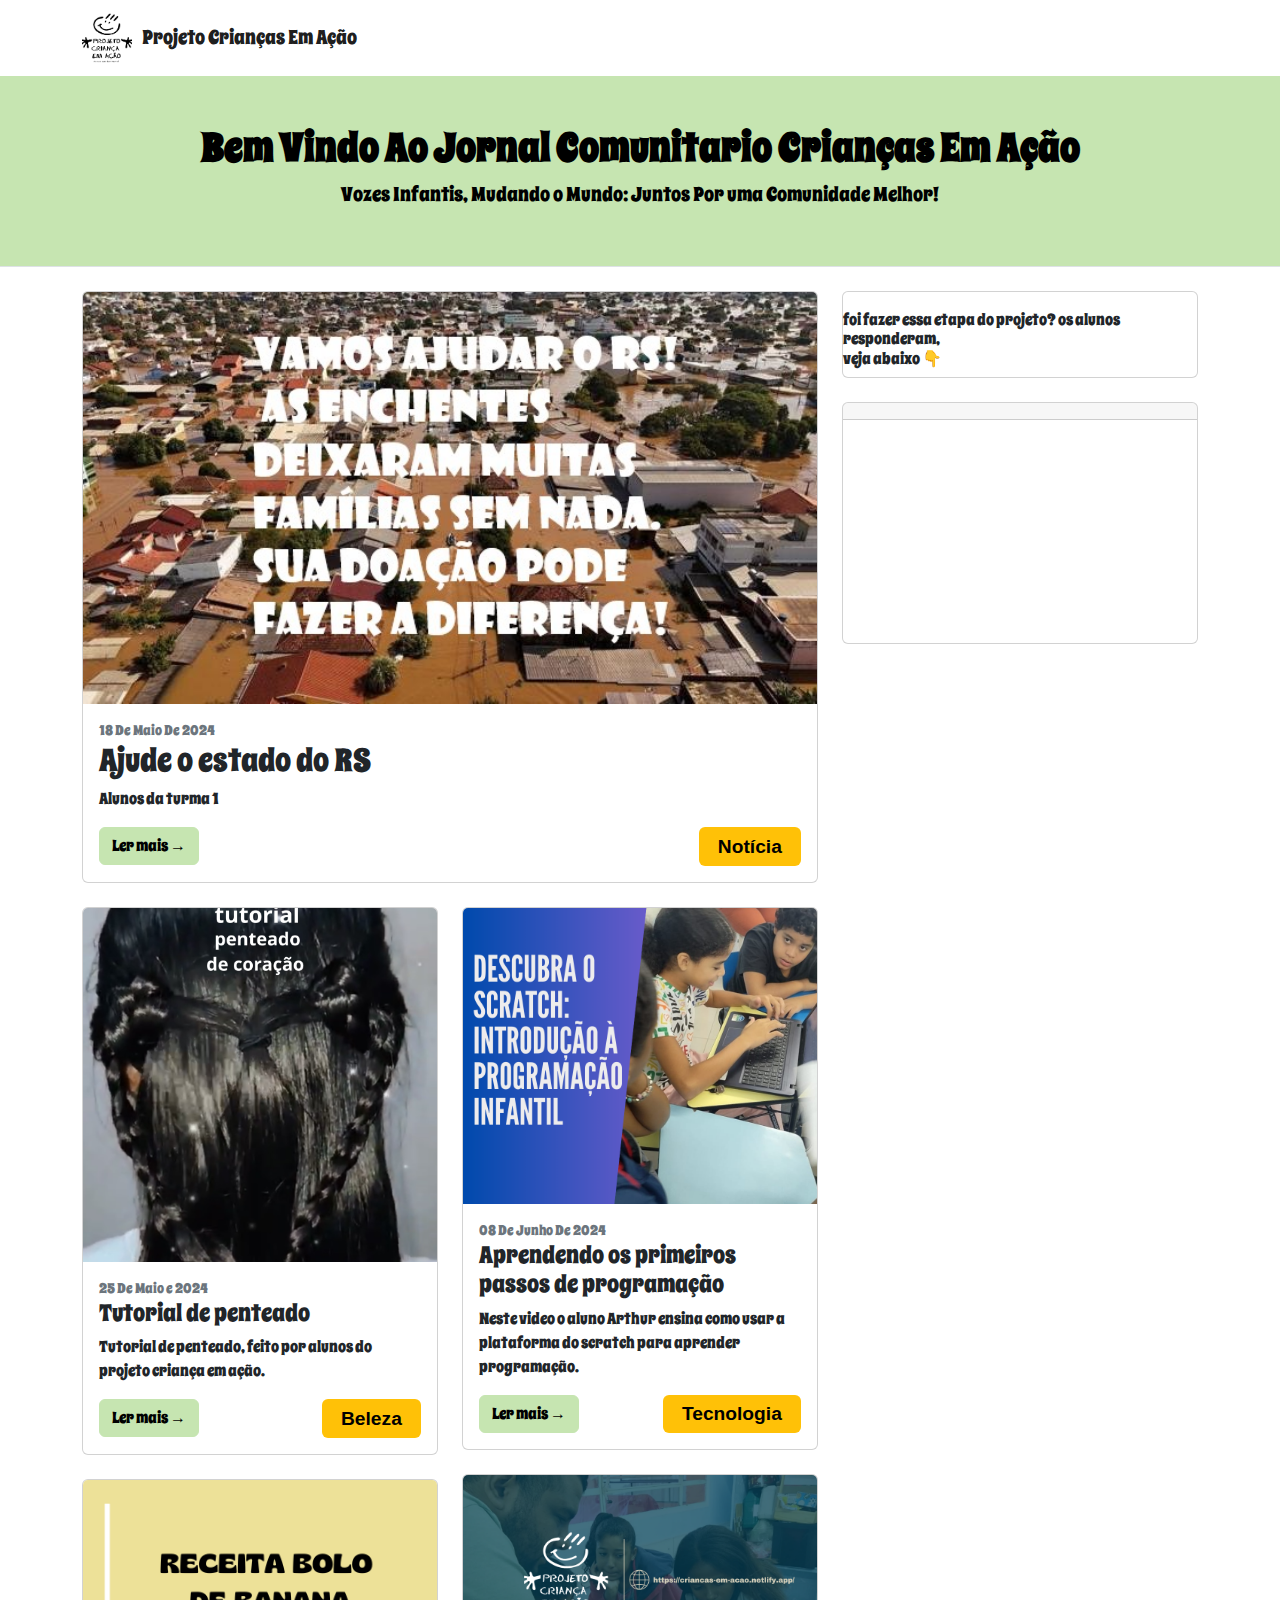
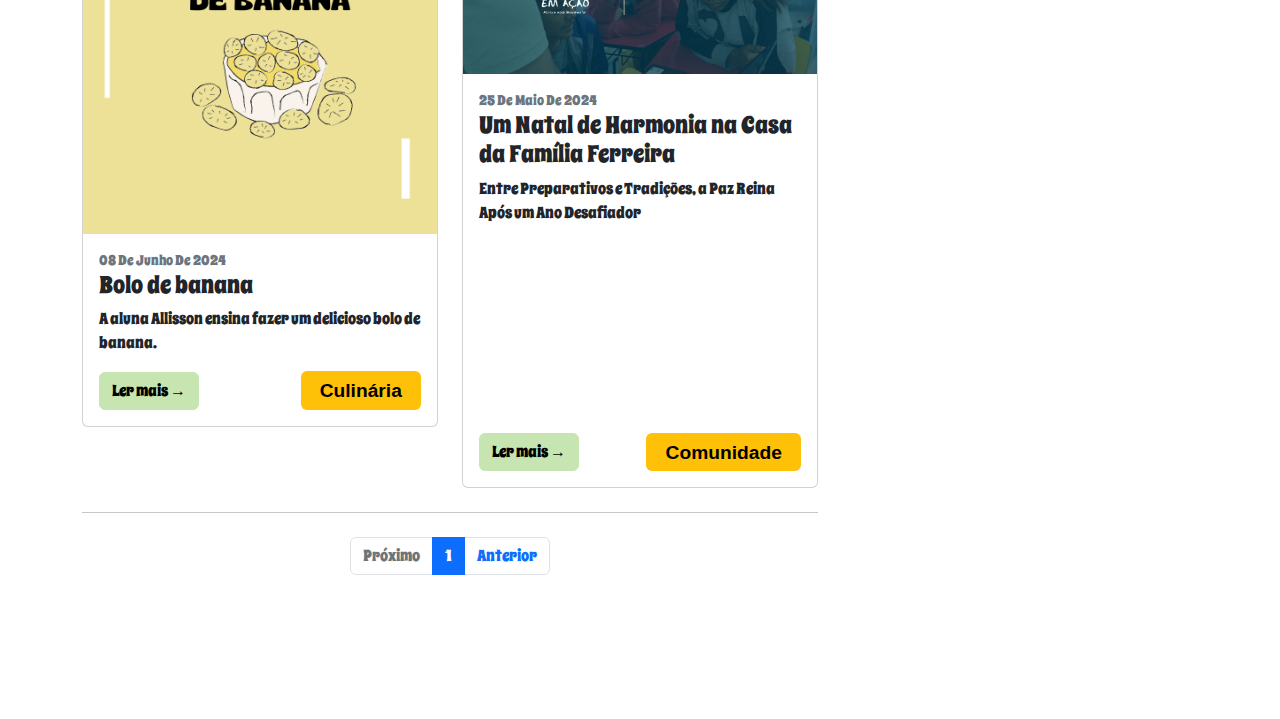
==== commit 27b42ed4: "Aula  15/06/2024" ====
--- a/index.html
+++ b/index.html
@@ -107,14 +107,14 @@
                     </div>
                     <!-- Outro post de blog -->
                     <div class="card mb-4">
-                        <a href="#!"><img class="card-img-top" src="./image/Post instagram feliz dia dos professores ilustrado divertido colorido.png" alt="..." /></a>
+                        <a href="#!"><img class="card-img-top" src="./image/Apresentação comercial para empresas moderna azul (1).png" alt="..." /></a>
                         <div class="card-body">
-                            <div class="small text-muted">08 De Junho De 2024</div>
-                            <h2 class="card-title h4">Aprendendo os primeiros passos de programação</h2>
-                            <p class="card-text">Neste video o aluno Arthur ensina como usar a plataforma do scratch para aprender programação.</p>
+                            <div class="small text-muted">25 De Maio De 2024</div>
+                            <h2 class="card-title h4">Um Natal de Harmonia na Casa da Família Ferreira</h2>
+                            <p class="card-text">Entre Preparativos e Tradições, a Paz Reina Após um Ano Desafiador   <br><br><br><br><br><br><br><br><br></p>
                             <div class="d-flex justify-content-between align-items-center">
-                                <a class="btn botao" href="#!">Ler mais →</a>
-                                <span class="badge bg-warning custom-badge">Tecnologia</span>
+                                <a class="btn botao" href="./familia.html">Ler mais →</a>
+                                <span class="badge bg-warning custom-badge">Comunidade</span>   
                             </div>
                         </div>
                     </div>
--- a/css/estilo.css
+++ b/css/estilo.css
@@ -9,4 +9,8 @@
 .botao:hover{
     background-color: #00FF00; 
   border-color: #00FF00; 
+}
+
+.font1 {
+  font-size: 14px;
 }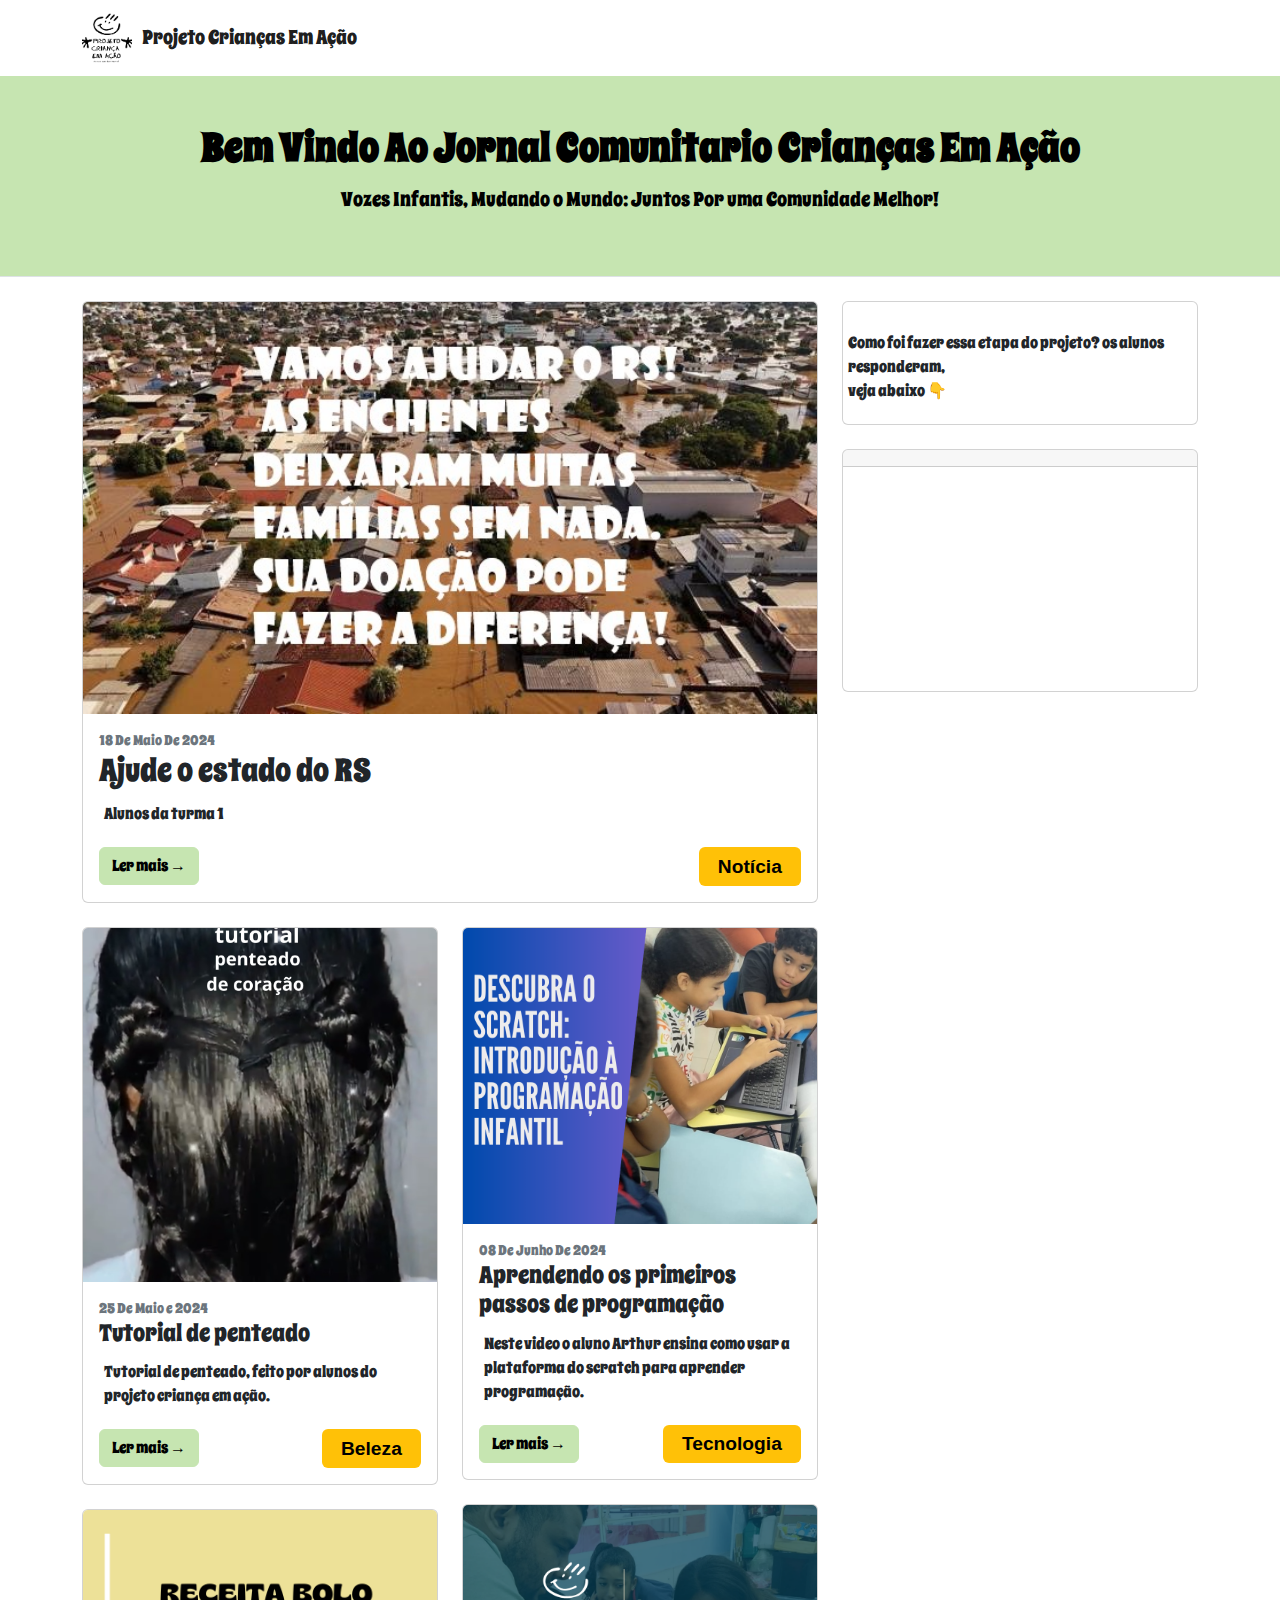
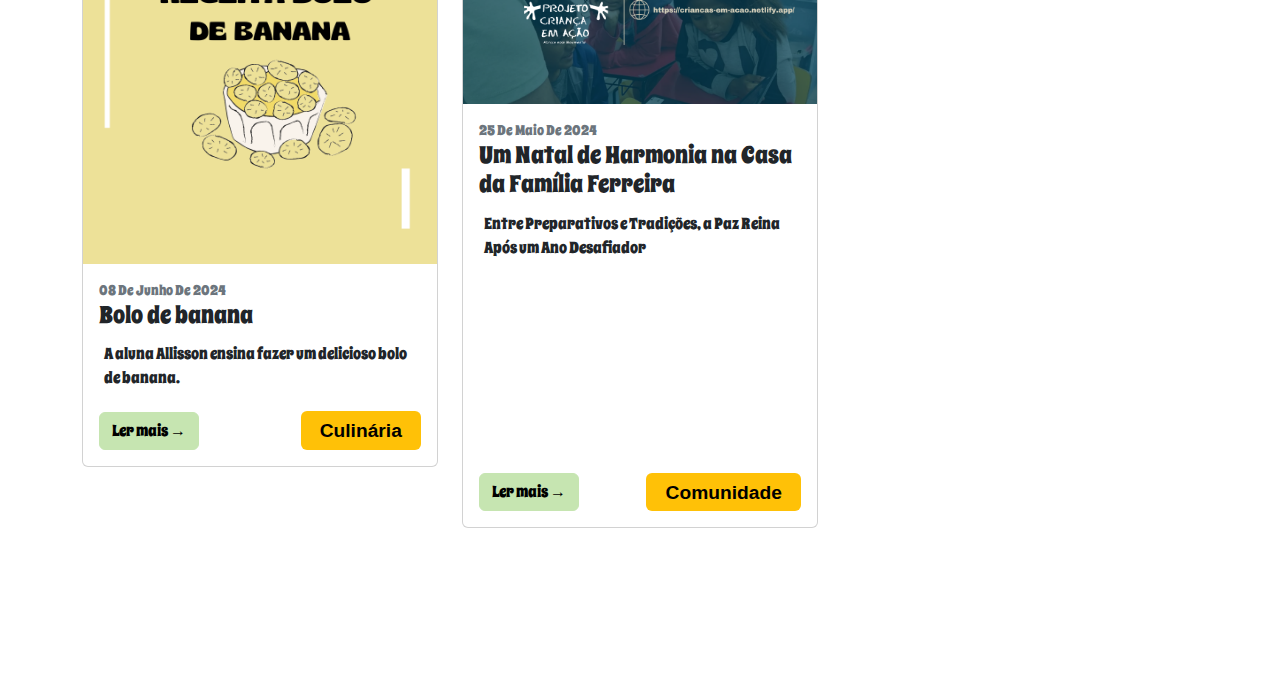
==== commit 0db16e59: "Revisão  28/06/2024" ====
--- a/index.html
+++ b/index.html
@@ -18,12 +18,12 @@
     <nav class="navbar navbar-expand-lg navbar-sdark bg-primary">
         <div class="container">
             <!-- Nome do site que aparece na barra de navegação -->
-            <a class="navbar-brand letra" href="#!">
+            <a class="navbar-brand navbar-hover" href="/index.html">
                 <img src="image/logo.png" alt="Logo" height="178" style="margin-right: 10px;">
                 Projeto Crianças Em Ação
             </a>
             <!-- Botão que aparece em dispositivos móveis para abrir o menu -->
-            <button class="navbar-toggler" type="button" data-bs-toggle="collapse" data-bs-target="#navbarSupportedContent" aria-controls="navbarSupportedContent" aria-expanded="false" aria-label="Toggle navigation">
+            <button class="navbar-toggler hide-mobile" type="button" data-bs-toggle="collapse" data-bs-target="#navbarSupportedContent" aria-controls="navbarSupportedContent" aria-expanded="false" aria-label="Toggle navigation">
                 <span class="navbar-toggler-icon"></span>
             </button>
             <!-- Itens do menu -->
@@ -49,13 +49,13 @@
         <div class="col-lg-8">
             <!-- Post de destaque -->
             <div class="card mb-4">
-                <a href="./noticiars1.html"><img class="card-img-top" src="./image/capa1.jpg" alt="Crianças no projeto" /></a>
+                <a href="./noticiars.html"><img class="card-img-top" src="./image/capa1.jpg" alt="Crianças no projeto" /></a>
                 <div class="card-body">
                     <div class="small text-muted">18 De Maio De 2024</div>
                     <h2 class="card-title">Ajude o estado do RS</h2>
                     <p class="card-text">Alunos da turma 1</p>
                     <div class="d-flex justify-content-between align-items-center">
-                        <a class="btn botao" href="./noticiars1.html">Ler mais →</a>
+                        <a class="btn botao" href="./noticiars.html">Ler mais →</a>
                         <span class="badge bg-warning custom-badge">Notícia</span>
                     </div>
                 </div>
@@ -120,21 +120,13 @@
                     </div>
                 </div>
             </div>
-            <!-- Paginação -->
-            <nav aria-label="Pagination">
-                <hr class="my-0" />
-                <ul class="pagination justify-content-center my-4">
-                    <li class="page-item disabled"><a class="page-link" href="#" tabindex="-1" aria-disabled="true">Próximo</a></li>
-                    <li class="page-item active" aria-current="page"><a class="page-link" href="#!">1</a></li>
-                    <li class="page-item"><a class="page-link" href="#!">Anterior</a></li>
-                </ul>
-            </nav>
+    
         </div>
         <!-- Widgets laterais -->
         <div class="col-lg-4">
             <!-- Widget de pesquisa -->
-            <div class="card mb-4">
-                <h6><br> foi fazer essa etapa do projeto? os alunos responderam,<br> veja abaixo 👇</h6>
+            <div class="card mb-4 ">
+                <p><br>Como foi fazer essa etapa do projeto? os alunos responderam,<br> veja abaixo 👇</p>
             </div>
             <!-- Outro widget -->
             <div class="card mb-4">
--- a/css/estilo.css
+++ b/css/estilo.css
@@ -13,4 +13,18 @@
 
 .font1 {
   font-size: 14px;
-}+}
+
+p {
+  padding: 5px;
+}
+
+.navbar-hover:hover {
+  color: #616A6B;
+}
+
+@media (max-width: 992px) {
+  .hide-mobile {
+      display: none;
+  }
+}
